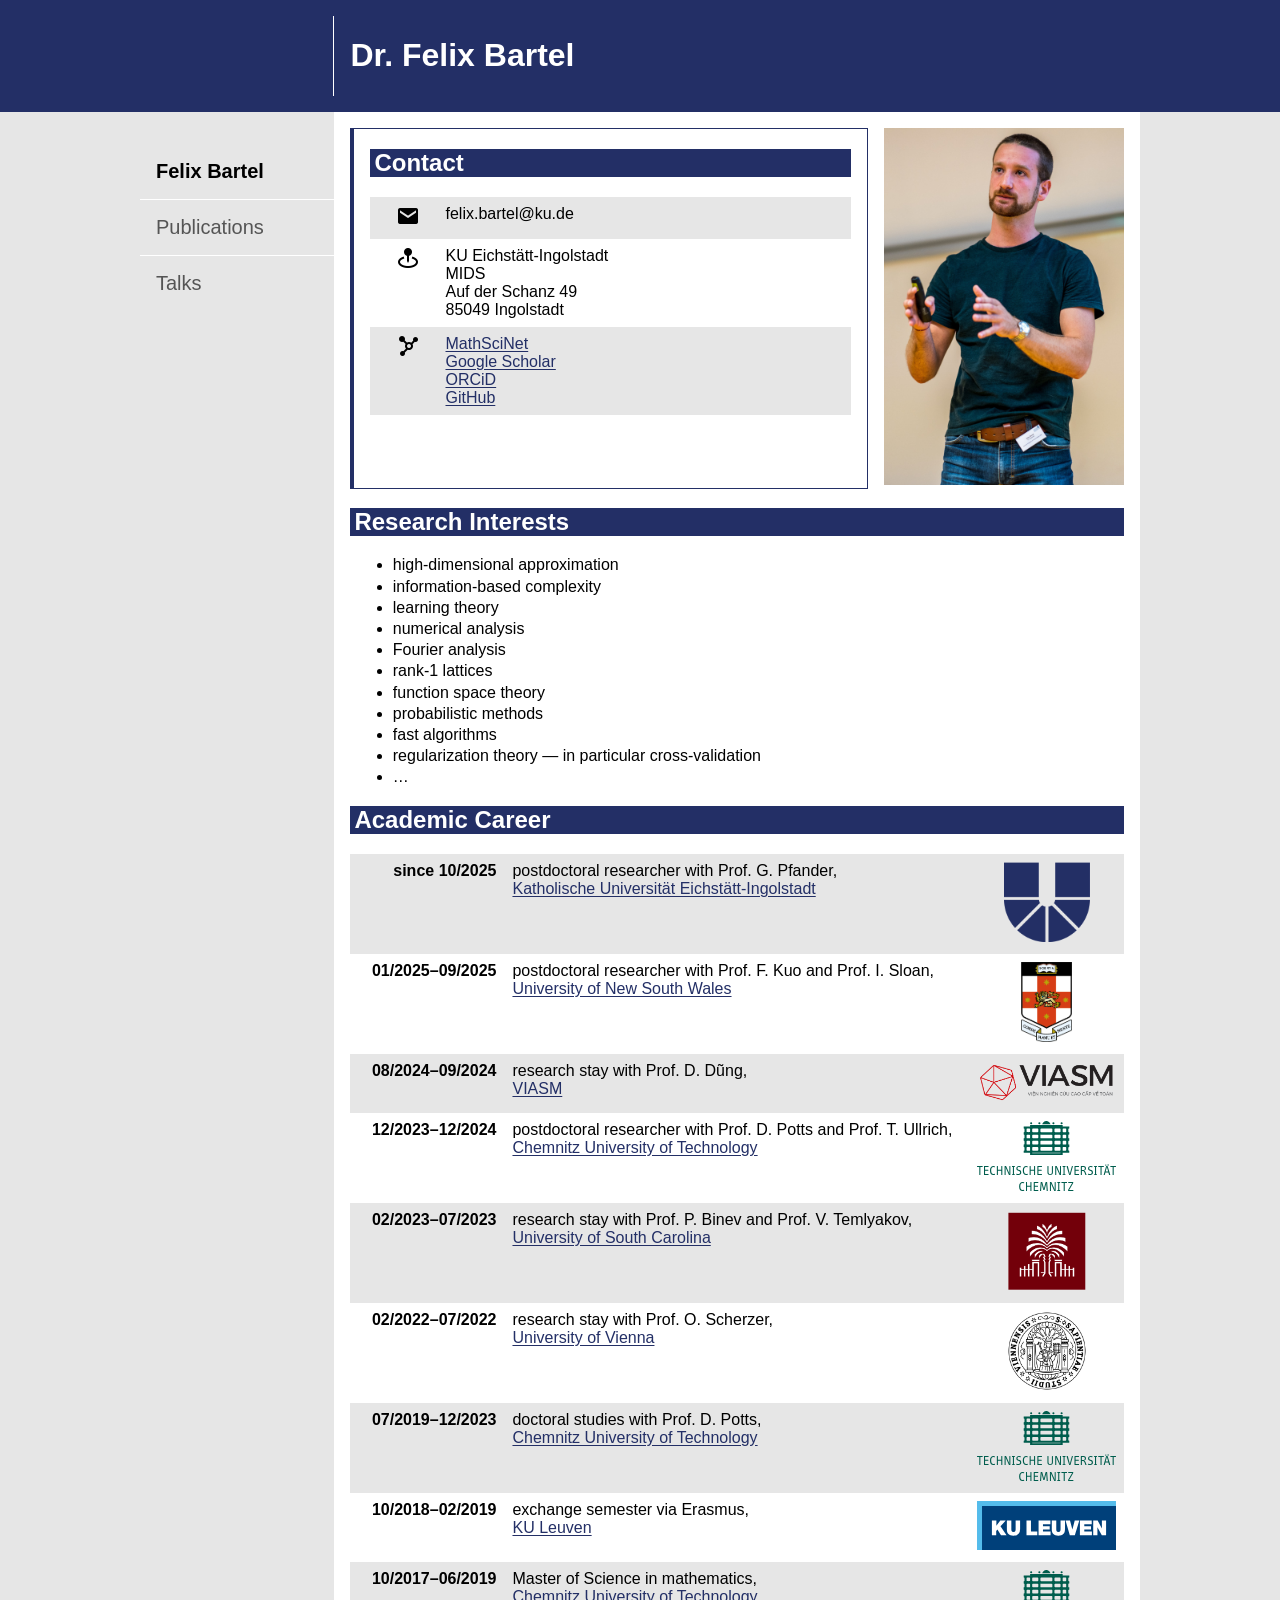
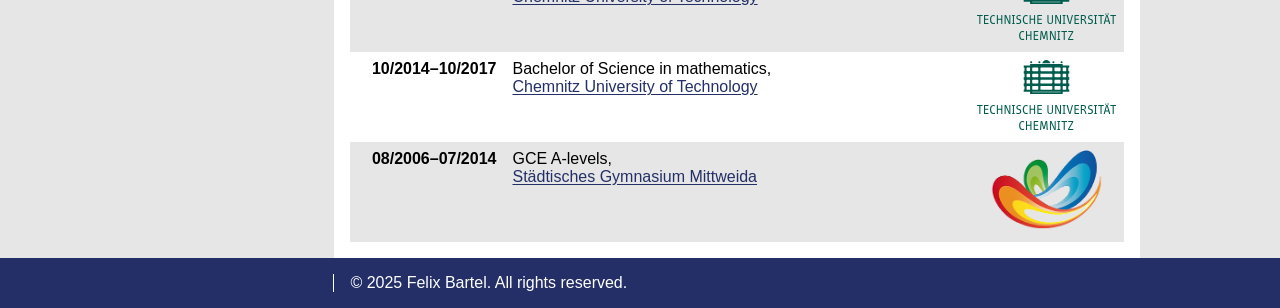
==== index.html @ 2a7e9d3b "initial commit" ====
<!DOCTYPE html>
<html>
  <head>
    <meta charset="utf-8">
    <title>Felix Bartel</title>
    <link href="./style.css" rel="stylesheet">
    <link href="./index.css" rel="stylesheet">
    <link rel="icon" type="image/x-icon" href="./img/favicon.ico">
    <link href='https://unpkg.com/boxicons@2.1.4/css/boxicons.min.css' rel='stylesheet'>
  </head>
  <body>
    <header>
      <div class="twocolumns">
        <div></div>
        <div></div>
        <div>
          <h1>Dr. Felix Bartel</h1>
          <button class="toggleNav" id="toggleNav" onclick="toggleNav()">&#9776</button>
        </div>
      </div>
    </header>
    <div class="middle">
      <div class="twocolumns">
        <nav>
          <ul>
          <li><a class="active" href="index.html">Felix Bartel</a></li>
          <li><a href="publications.html">Publications</a>
          </li>
          <li><a href="talks.html">Talks</a></li>
          </ul>
        </nav>
        <main>


          <div class="about">
            <div class="box" style="flex:2">
              <h2>Contact</h2>
              <table class="contact">
                <tbody>
                  <tr>
                    <!--<td>e-mail</td>-->
                    <td><i class='bx bxs-envelope'></i></td>
                    <td>
                        felix<script>
                          document.write('<span>.</span>' + 'ba<sp' + 'an style="display:none">sy' + 'stem</span>rtel@k' + 'u.<!--moscow-' + '->d<span></span>e');
                      </script>
                    </td>
                  </tr>
                  <!--
                  <tr>
                    <!- -<td>phone</td>- ->
                    <!- -<td><i class='bx bxs-phone'></i></td>- ->
                    <td><div style="align-self:center;flex:1"><img src="./img/phone-solid-24.png" alt="phone" style="max-width:100%"></div></td>
                    <td>
                        +4<span style="display:none">7</span>9
                        <script>
                            document.write('(0<span style="display:no' + 'ne">123</span>) 37' + '1 <span>5</spa' + 'n>31 35')
                        </script>4<span>0</span>9
                    </td>
                  </tr>
                  -->
                  <tr>
                    <!--<td>address</td>-->
                    <td><i class='bx bxs-map-pin'></i></td>
                    <td>KU Eichstätt-Ingolstadt<br>
                    MIDS<br>
                    Auf der Schanz 49<br>
                    85049 Ingolstadt</td>
                  </tr>
                  <tr>
                    <!--<td>networks</td>-->
                    <td><i class='bx bxs-network-chart'></i></td>
                    <td><a class="link" href="https://mathscinet.ams.org/mathscinet/author?authorId=1380680">MathSciNet</a><br>
                    <a class="link" href="https://scholar.google.de/citations?user=BkFTW0IAAAAJ&amp;hl=en">Google Scholar</a><br>
                    <a class="link" href="https://orcid.org/0000-0003-3061-4647">ORCiD</a><br>
                    <a class="link" href="https://github.com/felixbartel">GitHub</a>
                    </td>
                  </tr>
                </tbody>
              </table>
            </div>
            <div style="align-self:center;flex:1"><img src="./img/felix.jpg" alt="felix" style="max-width:100%"></div>
          </div>

          <h2>Research Interests</h2>
    
          <ul>
            <li>high-dimensional approximation</li>
            <li>information-based complexity</li>
            <li>learning theory</li>
            <li>numerical analysis</li>
            <li>Fourier analysis</li>
            <li>rank-1 lattices</li>
            <li>function space theory</li>
            <li>probabilistic methods</li>
            <li>fast algorithms</li>
            <li>regularization theory &mdash; in particular cross-validation</li>
            <li>&hellip;</li>
          </ul>


          <h2>Academic Career</h2>

          <table class="cv">
          <tbody>
            <tr>
              <td>since 10/2025</td>
              <td>postdoctoral researcher with <nobr>Prof. G. Pfander</nobr>,<br><a href="https://www.ku.de">Katholische Universität Eichstätt-Ingolstadt</a></td>
              <td><img src="./img/kuei.png" alt="unws"></td>
            </tr>
            <tr>
              <td>01/2025&ndash;09/2025</td>
              <td>postdoctoral researcher with <nobr>Prof. F. Kuo</nobr> and <nobr>Prof. I. Sloan</nobr>,<br><a href="https://www.unsw.edu.au/">University of New South Wales</a></td>
              <td><img src="./img/unsw.png" alt="unws"></td>
            </tr>
            <tr>
              <td>08/2024&ndash;09/2024
              <td>research stay with <nobr>Prof. D. Dũng</nobr>,<br><a href="https://viasm.edu.vn/">VIASM</a></td>
              <td><img src="./img/viasm.png" alt="viasm"></td>
            </tr>
            <tr>
              <td>12/2023&ndash;12/2024</td>
              <td>postdoctoral researcher with <nobr>Prof. D. Potts</nobr> and <nobr>Prof. T. Ullrich</nobr>,<br><a href="https://tu-chemntiz.de">Chemnitz University of Technology</a></td>
              <td><img src="./img/tuchemnitz.svg" alt="tuchemnitz"></td>
            </tr>
            <tr>
              <td>02/2023&ndash;07/2023</td>
              <td>research stay with <nobr>Prof. P. Binev</nobr> and <nobr>Prof. V. Temlyakov</nobr>,<br><a href="https://sc.edu/">University of South Carolina</a></td>
              <td><img src="./img/usc.png" alt="usc"></td>
            </tr>
            <tr>
              <td>02/2022&ndash;07/2022</td>
              <td>research stay with <nobr>Prof. O. Scherzer</nobr>,<br><a href="https://www.univie.ac.at/">University of Vienna</a></td>
              <td><img src="./img/univienna.png" alt="univienna"></td>
            </tr>
            <tr>
              <td>07/2019&ndash;12/2023</td>
              <td>doctoral studies with <nobr>Prof. D. Potts</nobr>,<br><a href="https://tu-chemntiz.de">Chemnitz University of Technology</a></td>
              <td><img src="./img/tuchemnitz.svg" alt="tuchemnitz"></td>
            </tr>
            <tr>
              <td>10/2018&ndash;02/2019</td>
              <td>exchange semester via Erasmus,<br><a href="https://www.kuleuven.be/">KU Leuven</a></td>
              <td><img src="./img/kuleuven.svg" alt="kuleuven"></td>
            </tr>
            <tr>
              <td>10/2017&ndash;06/2019</td>
              <td>Master of Science in mathematics,<br><a href="https://tu-chemntiz.de">Chemnitz University of Technology</a></td>
              <td><img src="./img/tuchemnitz.svg" alt="tuchemnitz"></td>
            </tr>
            <tr>
              <td>10/2014&ndash;10/2017</td>
              <td>Bachelor of Science in mathematics,<br><a href="https://tu-chemntiz.de">Chemnitz University of Technology</a></td>
              <td><img src="./img/tuchemnitz.svg" alt="tuchemnitz"></td>
            </tr>
            <tr>
              <td>08/2006&ndash;07/2014
              <td>GCE A-levels,<br><a href="https://gym-mw.de/">Städtisches Gymnasium Mittweida</a></td>
              <td><img src="./img/gymmw.png" alt="gymmw"></td>
            </tr>
          </tbody>
          </table>
        </main>
      </div>
    </div>
    <footer>
      <div class="twocolumns">
        <div></div>
        <div></div>
        <div>
          &#169; 2025 Felix Bartel. All rights reserved.
        </div>
      </div>
    </footer>
    <script src="./script.js"></script>
  </body>
</html>
---- style.css ----
:root{
  /*--primary: #a10b70; Chemnitz University of Technoloy */
  /*--primary: #ffdc00; UNSW yellow */
  --primary: #232f66; /* KU EI blue */
  --lightgray: #e6e6e6;
  --darkgray: #555;
}

*{
  box-sizing: border-box;
}

body{
  font-family: Roboto, Sans-serif;
  font-size: 1rem;
  margin: 0;
  background-color: var(--lightgray);
}

header, footer, div.middle{
  display: flex;
  justify-content: center;
}

header, footer{
  background-color: var(--primary);
  color: white;
}

header div:last-child{
  display:flex;
}

header div:last-child button{
  margin-left: auto;
  margin-right: 1rem;
  border: none;
  background-color: var(--primary);
  color: white;
  font-size: 2rem;
}

main{
  background-color: white;
}

div.twocolumns{
  display: flex;
  max-width: 1000px;
  width: 100%;
}

header div.twocolumns, footer div.twocolumns{
  align-items: center;
}


div.twocolumns > :first-child{
  flex:1;
  width:100%;
}
header > div.twocolumns > :nth-child(2), footer > div.twocolumns > :nth-child(2){
  flex: 0 0 1px;
  background-color: white;
  height: calc(100% - 2rem);
}
div.twocolumns > :last-child{
  flex:4;
  padding: 1rem;
  width:100%;
}

nav{
  position: sticky;
  top: 0;
  max-height: 100svh;
  padding-top: 2rem;
}

nav ul{
  margin: 0;
  list-style: none;
  padding: 0;
  display: flex;
  flex-direction: column;
}

nav ul li a{
  padding: 1rem 1rem 1rem 1rem;
  display: block;
  text-decoration: none;
  font-size: 1.25rem;
  color: var(--darkgray);
  border-top: 1px solid white;
}

nav ul li:first-child a{
  border-top: none;
}

nav ul li a.active{
  color: black;
  padding: 1rem 1rem 1rem 1rem;
  font-weight: 600;
}

nav ul li a:hover{
  color: white;
  background-color: var(--primary);
  text-decoration: underline;
  text-decoration-thickness: 0.15rem;
}

nav ul li ul li a{
  padding: 0.5rem 0 0.5rem 2rem;
  text-decoration: none;
  font-size: 0.9rem;
  font-weight: 600;
  color: black;
  border: none;
}

nav ul li ul li:last-child a{
  margin-bottom: 1rem;
}

.toggleNav{
  display: none;
}



main h2{
  padding-left: 0.3rem;
  color: white;
  font-size: 1.5rem;
  background-color: var(--primary);
}

main ul li{
  margin: 0.2rem 0 0 0.2rem;
}

main table{
  width: 100%;
  border-collapse: collapse;
}
main tr:nth-child(odd){
  background-color: var(--lightgray);
}
main th, td {
  padding: 0.5rem;
  vertical-align: top;
}

main .box{
  padding: 0 1rem 1rem;
  border: 1px solid;
  border-left: 4px solid;
  border-color: var(--primary);
}

main img{
  max-width: 100%;
  height: auto;
}

main i.bx{
    min-width: 1rem;
    font-size: 1.5rem;
}


main a{
  color: var(--primary);
  background-color: default;
  text-decoration-style: solid;
  text-underline-offset: 0.1rem;
  text-decoration-color: var(--primary);
}

main a:hover{
  color: white;
  background-color: var(--primary);
  text-decoration: none;
  /*text-decoration: underline;
  text-decoration-style: solid;
  text-decoration-thickness: 0.15rem;*/
}

main div.linkbuttons{
  display:flex;
  flex-wrap:wrap;
  justify-content:center
}

main div.linkbuttons a{
  background-color: var(--primary);
  color: white;
  text-decoration: none;
  border-radius: 0.3rem;
  border: 2px solid var(--primary);
  padding: 0.1rem;
  margin: 0.2rem;
  text-align: center;
}

main div.linkbuttons a:hover{
  color: var(--primary);
  background-color: white;
  border-color: black;
}

@media only screen and (max-width: 768px) {
  div.twocolumns{
    flex-direction: column;
  }
  div.twocolumns > div:first-child{
    flex: 0;
  }

  div.twocolumns > nav:first-child{
    position: static;
    top: 0;
    overflow: hidden;
    padding-top: 0rem;
    flex: 0;
    transition: flex-grow 0.5s;
  }

  .toggleNav{
    display: block;
  }
}
---- index.css ----
main table.cv td:nth-child(1){
  width: 20%;
  text-align: right;
  font-weight: 600;
}
main table.cv td:nth-child(2){
  width: 60%;
}
main table.cv td:nth-child(3){
  width: 20%;
  text-align: center;
  vertical-align: middle;
}
main table.cv td:nth-child(3) img{
  max-height: 5rem;
}

main table.contact td:nth-child(1){
  text-align: center;
  max-width: 2rem;
}
main table.contact td:nth-child(2){
  padding: 0.5rem 0.5rem 0.5rem 0;
}

main .about{
  display:flex;
  gap:1rem
}

@media only screen and (max-width: 768px) {
  main div.about{
    flex-direction: column;
  }
}
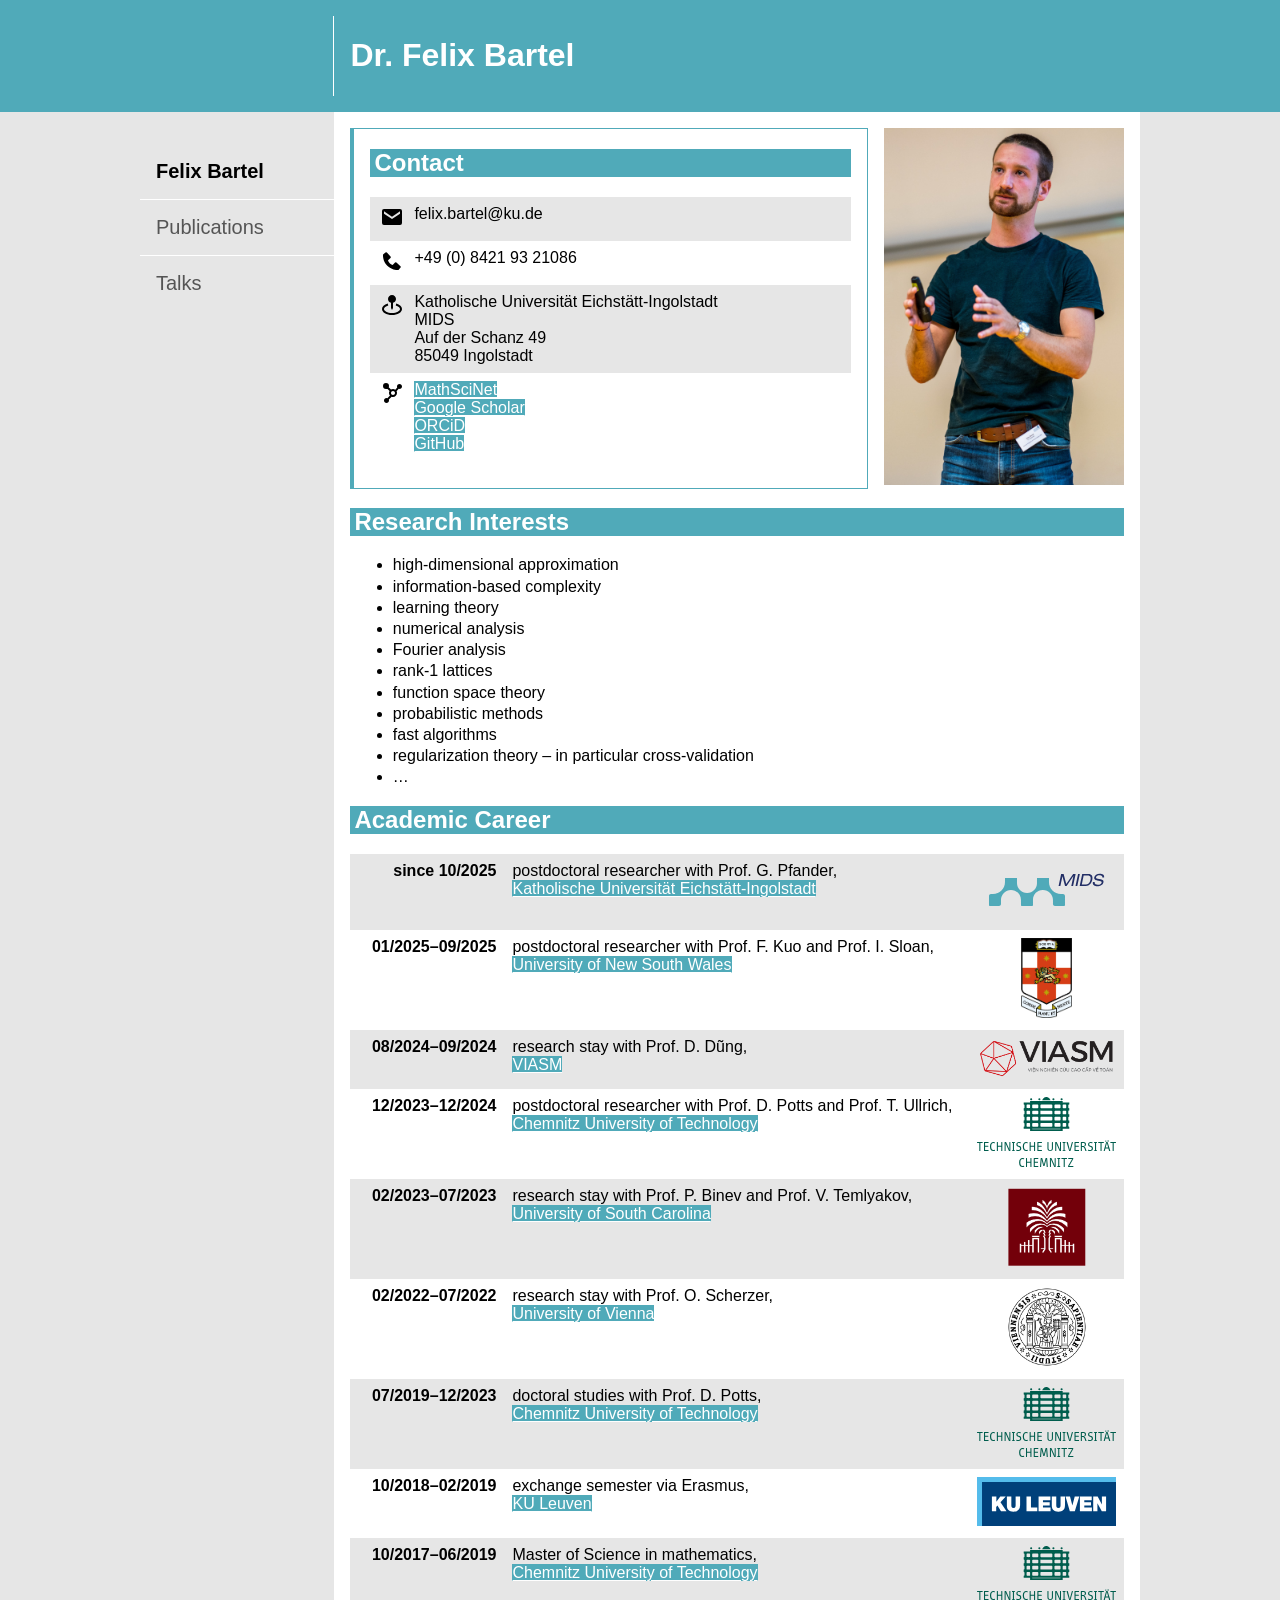
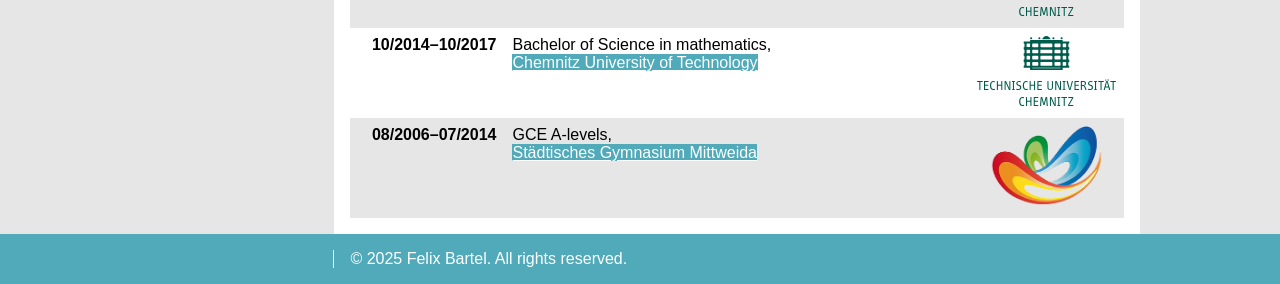
==== commit 07e40a88: "update" ====
--- a/index.html
+++ b/index.html
@@ -39,37 +39,33 @@
                 <tbody>
                   <tr>
                     <!--<td>e-mail</td>-->
-                    <td><i class='bx bxs-envelope'></i></td>
+                    <td><div style="align-self:center;flex:1"><img src="./img/envelope.svg" alt="envelope" style="max-width:100%"></div></td>
                     <td>
                         felix<script>
                           document.write('<span>.</span>' + 'ba<sp' + 'an style="display:none">sy' + 'stem</span>rtel@k' + 'u.<!--moscow-' + '->d<span></span>e');
                       </script>
                     </td>
                   </tr>
-                  <!--
                   <tr>
-                    <!- -<td>phone</td>- ->
-                    <!- -<td><i class='bx bxs-phone'></i></td>- ->
                     <td><div style="align-self:center;flex:1"><img src="./img/phone-solid-24.png" alt="phone" style="max-width:100%"></div></td>
                     <td>
                         +4<span style="display:none">7</span>9
                         <script>
-                            document.write('(0<span style="display:no' + 'ne">123</span>) 37' + '1 <span>5</spa' + 'n>31 35')
-                        </script>4<span>0</span>9
+                            document.write('(0<span style="display:no' + 'ne">842</span>) 8421 9' + '3<span></spa' + 'n> 21')
+                        </script>0<span>8</span>6
                     </td>
                   </tr>
-                  -->
                   <tr>
                     <!--<td>address</td>-->
-                    <td><i class='bx bxs-map-pin'></i></td>
-                    <td>KU Eichstätt-Ingolstadt<br>
+                    <td><div style="align-self:center;flex:1"><img src="./img/pin.svg" alt="pin" style="max-width:100%"></div></td>
+                    <td>Katholische Universität Eichstätt-Ingolstadt<br>
                     MIDS<br>
                     Auf der Schanz 49<br>
                     85049 Ingolstadt</td>
                   </tr>
                   <tr>
                     <!--<td>networks</td>-->
-                    <td><i class='bx bxs-network-chart'></i></td>
+                    <td><div style="align-self:center;flex:1"><img src="./img/network.svg" alt="network" style="max-width:100%"></div></td>
                     <td><a class="link" href="https://mathscinet.ams.org/mathscinet/author?authorId=1380680">MathSciNet</a><br>
                     <a class="link" href="https://scholar.google.de/citations?user=BkFTW0IAAAAJ&amp;hl=en">Google Scholar</a><br>
                     <a class="link" href="https://orcid.org/0000-0003-3061-4647">ORCiD</a><br>
@@ -94,7 +90,7 @@
             <li>function space theory</li>
             <li>probabilistic methods</li>
             <li>fast algorithms</li>
-            <li>regularization theory &mdash; in particular cross-validation</li>
+            <li>regularization theory &ndash; in particular cross-validation</li>
             <li>&hellip;</li>
           </ul>
 
@@ -106,7 +102,7 @@
             <tr>
               <td>since 10/2025</td>
               <td>postdoctoral researcher with <nobr>Prof. G. Pfander</nobr>,<br><a href="https://www.ku.de">Katholische Universität Eichstätt-Ingolstadt</a></td>
-              <td><img src="./img/kuei.png" alt="unws"></td>
+              <td><img src="./img/mids.svg" alt="unws"></td>
             </tr>
             <tr>
               <td>01/2025&ndash;09/2025</td>
--- a/style.css
+++ b/style.css
@@ -1,7 +1,8 @@
 :root{
   /*--primary: #a10b70; Chemnitz University of Technoloy */
   /*--primary: #ffdc00; UNSW yellow */
-  --primary: #232f66; /* KU EI blue */
+  --primary: #50aab9; /* MIDS blue */
+  --secondary: #232f66; /* KU EI blue */
   --lightgray: #e6e6e6;
   --darkgray: #555;
 }
@@ -172,16 +173,16 @@
 
 
 main a{
-  color: var(--primary);
-  background-color: default;
+  background-color: var(--primary);
+  color: white;
   text-decoration-style: solid;
   text-underline-offset: 0.1rem;
-  text-decoration-color: var(--primary);
+  text-decoration-color: white;
 }
 
 main a:hover{
   color: white;
-  background-color: var(--primary);
+  background-color: var(--secondary);
   text-decoration: none;
   /*text-decoration: underline;
   text-decoration-style: solid;
@@ -206,9 +207,9 @@
 }
 
 main div.linkbuttons a:hover{
-  color: var(--primary);
-  background-color: white;
-  border-color: black;
+  color: white;
+  background-color: var(--secondary);
+  border-color: var(--secondary);
 }
 
 @media only screen and (max-width: 768px) {
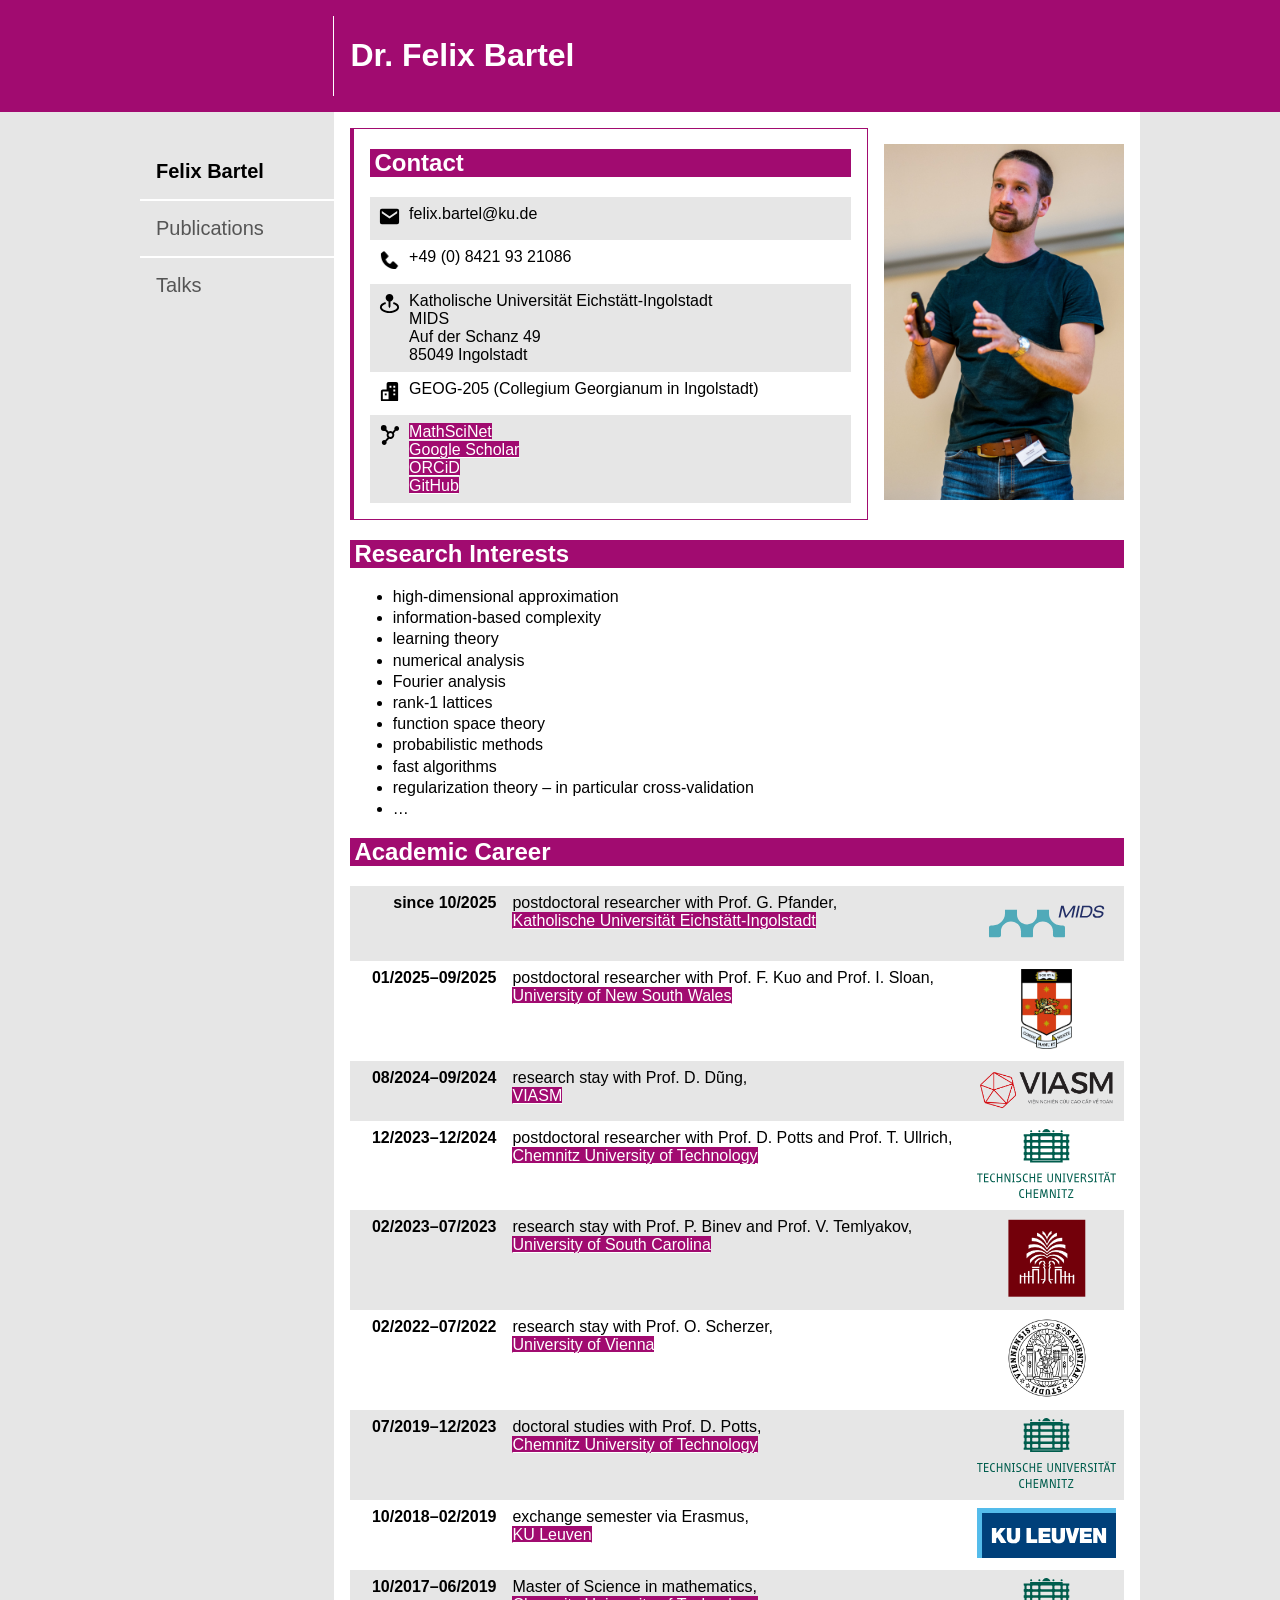
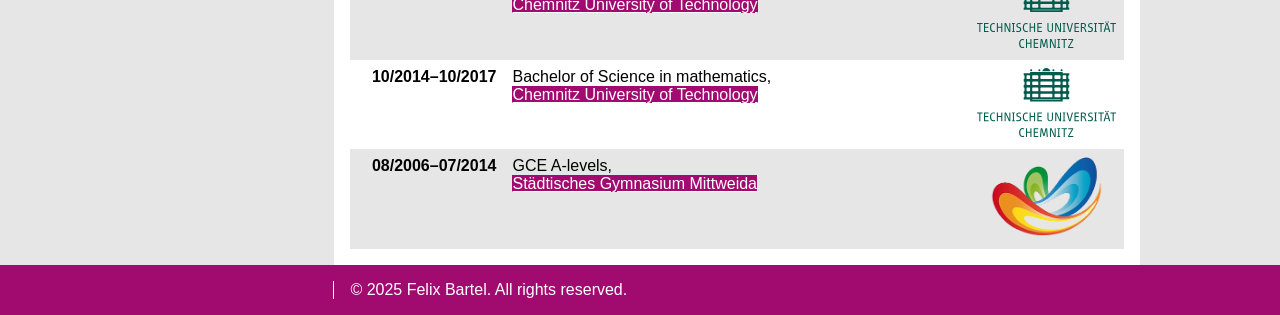
==== commit 64d9a887: "added office" ====
--- a/index.html
+++ b/index.html
@@ -62,6 +62,11 @@
                     MIDS<br>
                     Auf der Schanz 49<br>
                     85049 Ingolstadt</td>
+                  </tr>
+                  <tr>
+                    <!--<td>room</td>-->
+                    <td><div style="align-self:center;flex:1"><img src="./img/office.svg" alt="office" style="max-width:100%"></div></td>
+                    <td>GEOG-205 (Collegium Georgianum in Ingolstadt)</td>
                   </tr>
                   <tr>
                     <!--<td>networks</td>-->
--- a/style.css
+++ b/style.css
@@ -1,8 +1,8 @@
 :root{
-  /*--primary: #a10b70; Chemnitz University of Technoloy */
-  /*--primary: #ffdc00; UNSW yellow */
-  --primary: #50aab9; /* MIDS blue */
-  --secondary: #232f66; /* KU EI blue */
+  --primary: #a10b70; /* Chemnitz University of Technoloy */
+  /*--primary: #ffdc00; /* UNSW yellow */
+  /*--primary: #50aab9; /* MIDS blue */
+  --secondary: white;
   --lightgray: #e6e6e6;
   --darkgray: #555;
 }
@@ -25,7 +25,7 @@
 
 header, footer{
   background-color: var(--primary);
-  color: white;
+  color: var(--secondary);
 }
 
 header div:last-child{
@@ -62,7 +62,7 @@
 }
 header > div.twocolumns > :nth-child(2), footer > div.twocolumns > :nth-child(2){
   flex: 0 0 1px;
-  background-color: white;
+  background-color: var(--secondary);
   height: calc(100% - 2rem);
 }
 div.twocolumns > :last-child{
@@ -92,7 +92,7 @@
   text-decoration: none;
   font-size: 1.25rem;
   color: var(--darkgray);
-  border-top: 1px solid white;
+  border-top: 2px solid white;
 }
 
 nav ul li:first-child a{
@@ -106,9 +106,10 @@
 }
 
 nav ul li a:hover{
-  color: white;
+  color: var(--secondary);
   background-color: var(--primary);
   text-decoration: underline;
+  font-weight: 600;
   text-decoration-thickness: 0.15rem;
 }
 
@@ -133,7 +134,7 @@
 
 main h2{
   padding-left: 0.3rem;
-  color: white;
+  color: var(--secondary);
   font-size: 1.5rem;
   background-color: var(--primary);
 }
@@ -174,14 +175,14 @@
 
 main a{
   background-color: var(--primary);
-  color: white;
+  color: var(--secondary);
   text-decoration-style: solid;
   text-underline-offset: 0.1rem;
-  text-decoration-color: white;
+  text-decoration-color: var(--secondary);
 }
 
 main a:hover{
-  color: white;
+  color: var(--primary);
   background-color: var(--secondary);
   text-decoration: none;
   /*text-decoration: underline;
@@ -197,7 +198,7 @@
 
 main div.linkbuttons a{
   background-color: var(--primary);
-  color: white;
+  color: var(--secondary);
   text-decoration: none;
   border-radius: 0.3rem;
   border: 2px solid var(--primary);
@@ -207,7 +208,7 @@
 }
 
 main div.linkbuttons a:hover{
-  color: white;
+  color: var(--primary);
   background-color: var(--secondary);
   border-color: var(--secondary);
 }
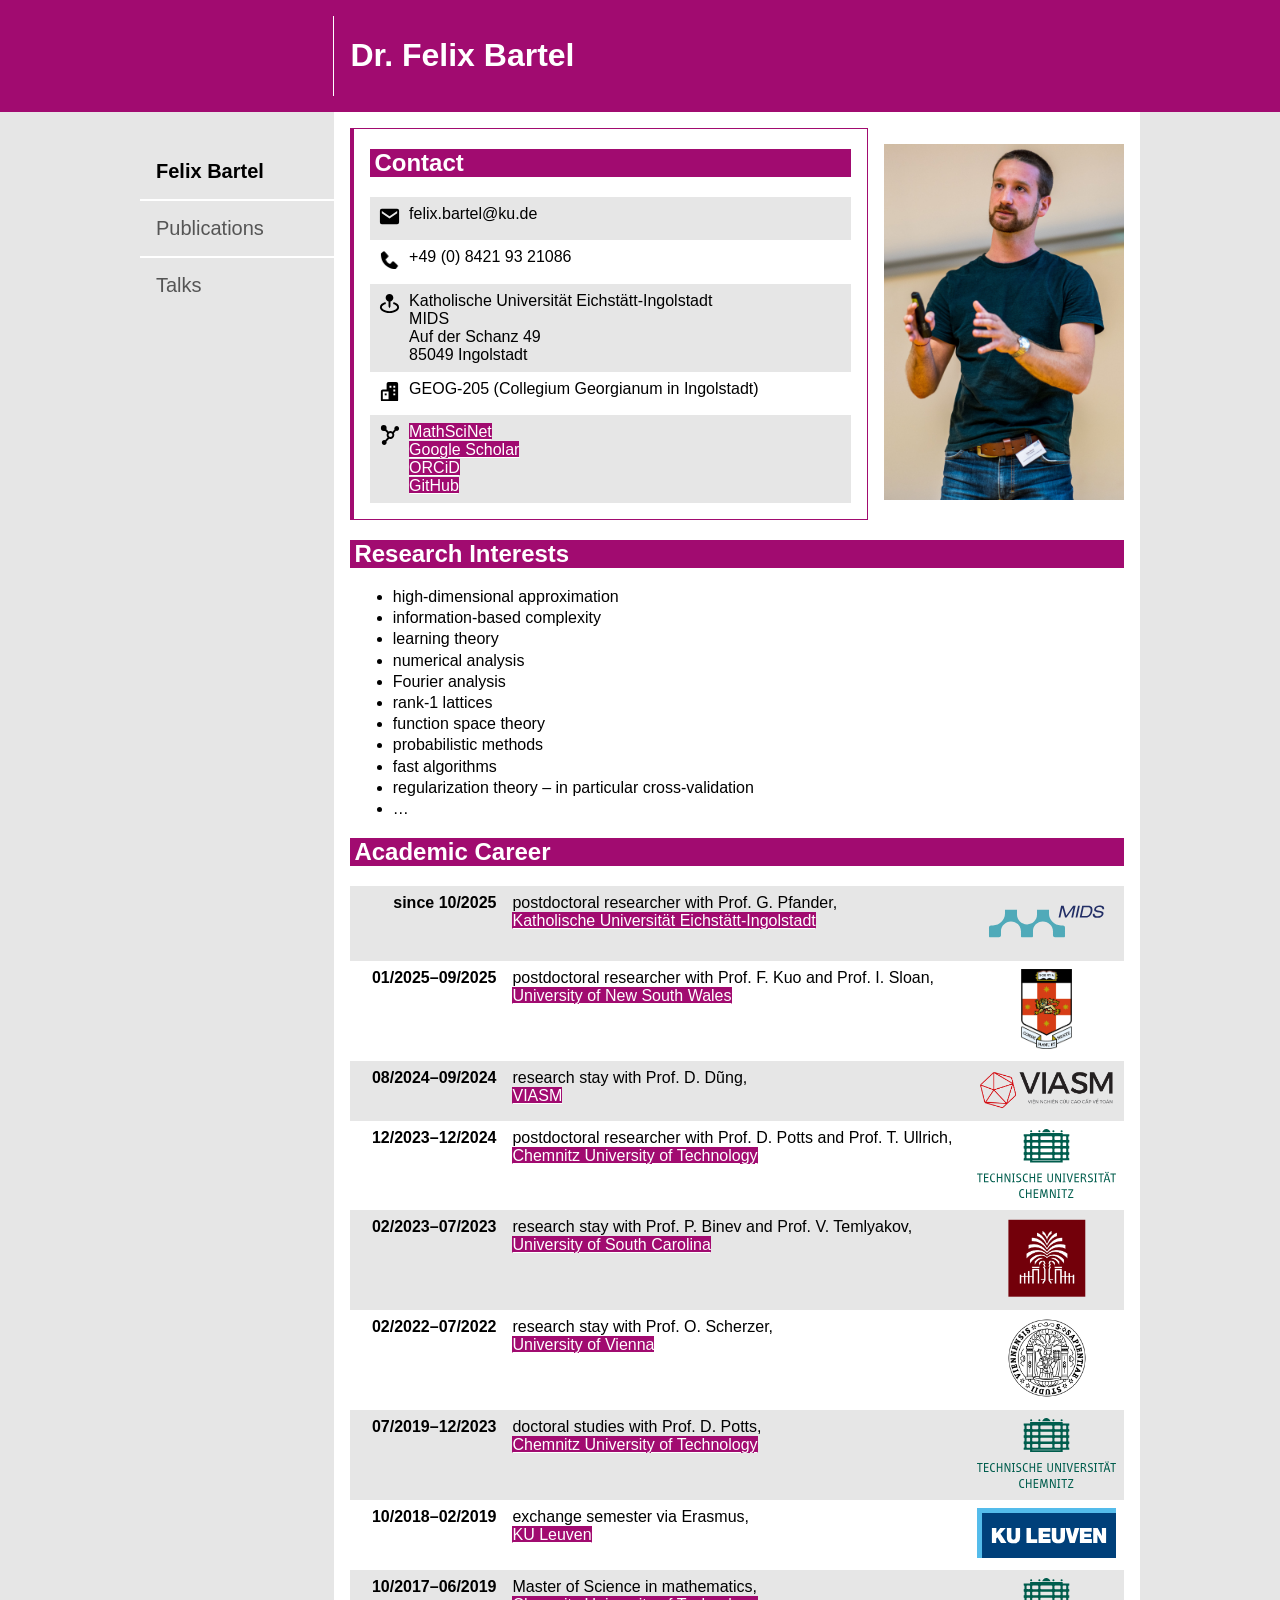
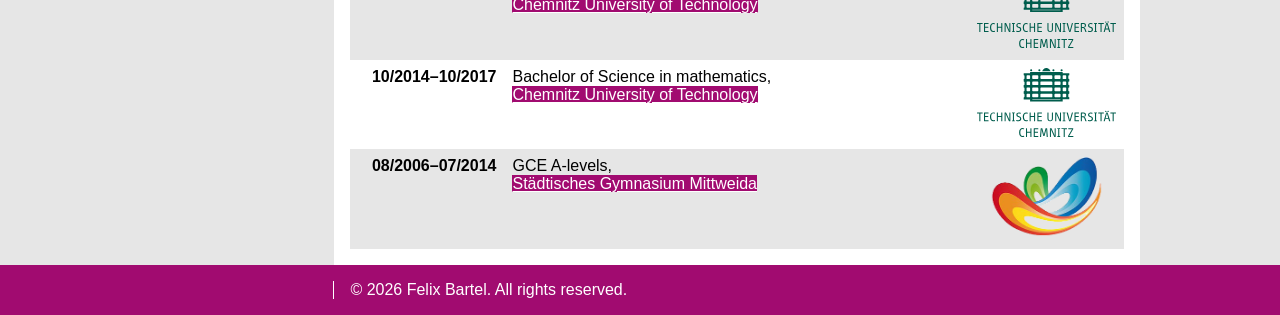
==== commit 1f4b3f54: "updated year" ====
--- a/index.html
+++ b/index.html
@@ -169,7 +169,7 @@
         <div></div>
         <div></div>
         <div>
-          &#169; 2025 Felix Bartel. All rights reserved.
+          &#169; 2026 Felix Bartel. All rights reserved.
         </div>
       </div>
     </footer>
